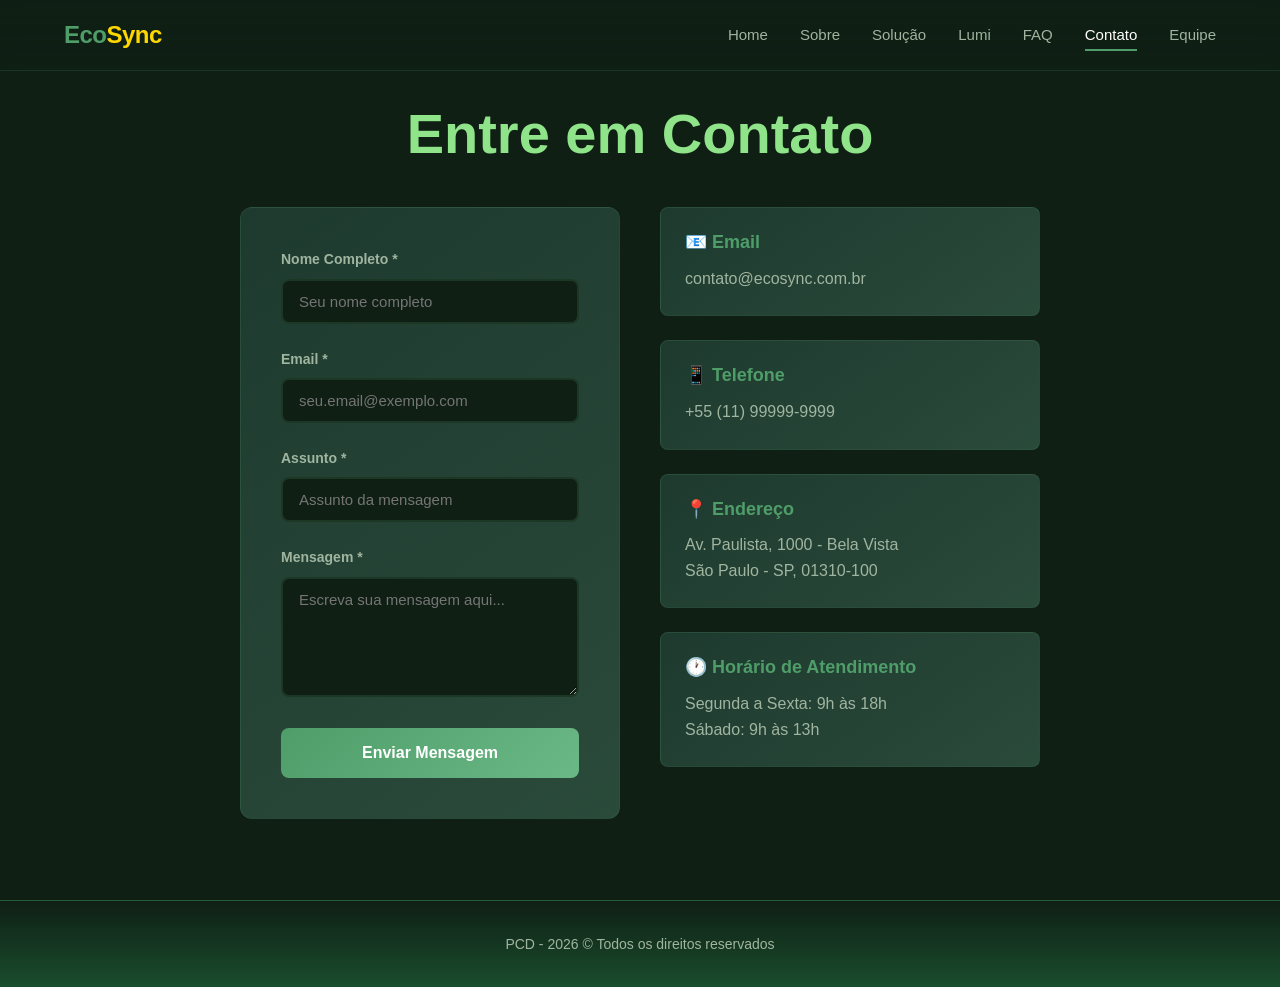
==== contato.html @ cd26758a "feat: Paginas de FAQ e Contato com formulario validado" ====
<!DOCTYPE html>
<html lang="pt-br">
<head>
    <meta charset="UTF-8">
    <meta name="viewport" content="width=device-width, initial-scale=1.0">
    <title>Contato - EcoSync</title>
    <link rel="stylesheet" href="./assets/css/style.css">
    <script src="./assets/js/main.js" defer></script>
</head>
<body>
    <header class="cabecalho">
        <nav class="cabecalho__nav">
            <div class="cabecalho__logo">
                <a href="index.html" class="cabecalho__logo-link">Eco<span>Sync</span></a>
            </div>
            <button class="cabecalho__menu-btn" aria-label="Abrir menu">
                <span class="cabecalho__menu-icon"></span>
            </button>
            <ul class="cabecalho__ul">
                <li class="cabecalho__li">
                    <a class="cabecalho__a" href="index.html">Home</a>
                </li>
                <li class="cabecalho__li">
                    <a class="cabecalho__a" href="sobre.html">Sobre</a>
                </li>
                <li class="cabecalho__li">
                    <a class="cabecalho__a" href="solucao.html">Solução</a>
                </li>
                <li class="cabecalho__li">
                    <a class="cabecalho__a" href="lumi.html">Lumi</a>
                </li>
                <li class="cabecalho__li">
                    <a class="cabecalho__a" href="faq.html">FAQ</a>
                </li>
                <li class="cabecalho__li cabecalho__li--active">
                    <a class="cabecalho__a cabecalho__a--active" href="contato.html">Contato</a>
                </li>
                <li class="cabecalho__li">
                    <a class="cabecalho__a" href="integrantes.html">Equipe</a>
                </li>
            </ul>
        </nav>
    </header>

    <main class="contato">
        <div class="contato__container">
            <h1 class="contato__tit">Entre em Contato</h1>
            
            <div class="contato__grid">
                <form class="contato__form" novalidate>
                    <div class="form__grupo">
                        <label for="nome" class="form__label">Nome Completo *</label>
                        <input type="text" id="nome" name="nome" class="form__input" placeholder="Seu nome completo" required minlength="3">
                        <span class="form__erro"></span>
                    </div>

                    <div class="form__grupo">
                        <label for="email" class="form__label">Email *</label>
                        <input type="email" id="email" name="email" class="form__input" placeholder="seu.email@exemplo.com" required>
                        <span class="form__erro"></span>
                    </div>

                    <div class="form__grupo">
                        <label for="assunto" class="form__label">Assunto *</label>
                        <input type="text" id="assunto" name="assunto" class="form__input" placeholder="Assunto da mensagem" required minlength="5">
                        <span class="form__erro"></span>
                    </div>

                    <div class="form__grupo">
                        <label for="mensagem" class="form__label">Mensagem *</label>
                        <textarea id="mensagem" name="mensagem" class="form__textarea" placeholder="Escreva sua mensagem aqui..." required minlength="10"></textarea>
                        <span class="form__erro"></span>
                    </div>

                    <button type="submit" class="form__btn">Enviar Mensagem</button>
                </form>

                <div class="contato__info">
                    <div class="contato__card">
                        <h3 class="contato__card-tit">📧 Email</h3>
                        <p class="contato__card-txt">contato@ecosync.com.br</p>
                    </div>

                    <div class="contato__card">
                        <h3 class="contato__card-tit">📱 Telefone</h3>
                        <p class="contato__card-txt">+55 (11) 99999-9999</p>
                    </div>

                    <div class="contato__card">
                        <h3 class="contato__card-tit">📍 Endereço</h3>
                        <p class="contato__card-txt">Av. Paulista, 1000 - Bela Vista<br>São Paulo - SP, 01310-100</p>
                    </div>

                    <div class="contato__card">
                        <h3 class="contato__card-tit">🕐 Horário de Atendimento</h3>
                        <p class="contato__card-txt">Segunda a Sexta: 9h às 18h<br>Sábado: 9h às 13h</p>
                    </div>
                </div>
            </div>
        </div>
    </main>

    <footer class="rodape">
        <p>PCD - 2026 &copy; Todos os direitos reservados</p>
    </footer>
</body>
</html>
---- assets/css/style.css ----
/* ============================================
   ECOSYNC + AVATAR LUMI - CSS BASE
   Metodologia BEM | Mobile First
   ============================================ */

/* ---- RESET CSS ---- */
*,
*::before,
*::after {
    margin: 0;
    padding: 0;
    box-sizing: border-box;
}

html {
    font-size: 62.5%;
    scroll-behavior: smooth;
}

body {
    font-family: 'Segoe UI', Tahoma, Geneva, Verdana, sans-serif;
    font-size: 1.6rem;
    line-height: 1.6;
    background-color: var(--bg-dark);
    color: var(--text-main);
}

ul {
    list-style: none;
}

a {
    text-decoration: none;
    color: inherit;
}

img {
    max-width: 100%;
    height: auto;
    display: block;
}

button {
    cursor: pointer;
    border: none;
    background: none;
    font-family: inherit;
}

/* ---- VARIAVEIS CSS ---- */
:root {
    /* Cores Principais */
    --bg-dark: #0f1f14;
    --bg-dark-med: #1a4d2e;
    --bg-panel: #1e3a2f;
    --bg-card: #2a4a3a;
    
    /* Destaques */
    --primary: #4f9d69;
    --primary-hover: #6ab885;
    --primary-light: #8fe388;
    --secondary: #2d5a8a;
    --secondary-light: #5ba8d8;
    
    /* Gamificacao */
    --xp-gold: #ffd700;
    --energy-orange: #ff8c42;
    
    /* Texto */
    --text-main: #e0e0e0;
    --text-muted: #a0b5a0;
    --text-inv: #ffffff;
    
    /* Bordas */
    --border-radius: 0.8rem;
    --border-radius-lg: 1.2rem;
    
    /* Sombras */
    --shadow: 0 0.4rem 1rem rgba(0, 0, 0, 0.3);
    --shadow-lg: 0 0.8rem 2rem rgba(0, 0, 0, 0.4);
    
    /* Transicoes */
    --transition: all 0.3s ease;
}

/* ---- TIPOGRAFIA ---- */
h1, h2, h3, h4, h5, h6 {
    font-weight: 700;
    line-height: 1.2;
    color: var(--text-inv);
}

h1 {
    font-size: clamp(3.2rem, 5vw, 5.6rem);
}

h2 {
    font-size: clamp(2.4rem, 3vw, 3.6rem);
}

h3 {
    font-size: clamp(2rem, 2.5vw, 2.8rem);
}

p {
    margin-bottom: 1.6rem;
}

/* ============================================
   CABECALHO (HEADER)
   ============================================ */
.cabecalho {
    position: fixed;
    top: 0;
    left: 0;
    width: 100%;
    z-index: 1000;
    background: linear-gradient(to bottom, rgba(15, 31, 20, 0.95), rgba(15, 31, 20, 0.8));
    backdrop-filter: blur(1rem);
    border-bottom: 0.1rem solid rgba(79, 157, 105, 0.2);
}

.cabecalho__nav {
    display: flex;
    justify-content: space-between;
    align-items: center;
    max-width: 120rem;
    margin: 0 auto;
    padding: 1.6rem 2.4rem;
}

.cabecalho__logo-link {
    font-size: 2.4rem;
    font-weight: 800;
    color: var(--primary);
    letter-spacing: -0.05rem;
}

.cabecalho__logo-link span {
    color: var(--xp-gold);
}

.cabecalho__menu-btn {
    display: none;
    flex-direction: column;
    gap: 0.5rem;
    padding: 0.8rem;
    z-index: 1001;
}

.cabecalho__menu-icon {
    display: block;
    width: 2.8rem;
    height: 0.3rem;
    background-color: var(--text-inv);
    border-radius: 0.2rem;
    position: relative;
    transition: var(--transition);
}

.cabecalho__menu-icon::before,
.cabecalho__menu-icon::after {
    content: '';
    position: absolute;
    width: 100%;
    height: 100%;
    background-color: var(--text-inv);
    border-radius: 0.2rem;
    transition: var(--transition);
}

.cabecalho__menu-icon::before {
    top: -0.9rem;
}

.cabecalho__menu-icon::after {
    top: 0.9rem;
}

/* Menu aberto */
.cabecalho__menu-btn--active .cabecalho__menu-icon {
    background-color: transparent;
}

.cabecalho__menu-btn--active .cabecalho__menu-icon::before {
    top: 0;
    transform: rotate(45deg);
}

.cabecalho__menu-btn--active .cabecalho__menu-icon::after {
    top: 0;
    transform: rotate(-45deg);
}

.cabecalho__ul {
    display: flex;
    gap: 3.2rem;
}

.cabecalho__a {
    font-size: 1.5rem;
    font-weight: 500;
    color: var(--text-muted);
    padding: 0.8rem 0;
    position: relative;
    transition: var(--transition);
}

.cabecalho__a::after {
    content: '';
    position: absolute;
    bottom: 0;
    left: 0;
    width: 0;
    height: 0.2rem;
    background-color: var(--primary);
    transition: var(--transition);
}

.cabecalho__a:hover,
.cabecalho__a--active {
    color: var(--text-inv);
}

.cabecalho__a:hover::after,
.cabecalho__a--active::after {
    width: 100%;
}

/* ============================================
   HERO SECTION
   ============================================ */
.hero {
    min-height: 100vh;
    display: flex;
    align-items: center;
    justify-content: center;
    text-align: center;
    padding: 10rem 2.4rem 6rem;
    background: 
        linear-gradient(135deg, rgba(15, 31, 20, 0.9) 0%, rgba(26, 77, 46, 0.85) 100%),
        url('../img/hero-bg.jpg') center/cover no-repeat;
    position: relative;
    overflow: hidden;
}

.hero::before {
    content: '';
    position: absolute;
    top: 0;
    left: 0;
    right: 0;
    bottom: 0;
    background: 
        radial-gradient(circle at 20% 50%, rgba(79, 157, 105, 0.15) 0%, transparent 50%),
        radial-gradient(circle at 80% 80%, rgba(143, 227, 136, 0.1) 0%, transparent 50%);
    pointer-events: none;
}

.hero__container {
    max-width: 80rem;
    position: relative;
    z-index: 1;
}

.hero__title {
    margin-bottom: 2.4rem;
    text-shadow: 0 0.4rem 1rem rgba(0, 0, 0, 0.5);
}

.hero__title span {
    color: var(--primary-light);
}

.hero__text {
    font-size: clamp(1.6rem, 2vw, 2rem);
    color: var(--text-muted);
    margin-bottom: 4rem;
    max-width: 60rem;
    margin-left: auto;
    margin-right: auto;
}

.hero__btn {
    display: inline-block;
    padding: 1.6rem 4rem;
    background: linear-gradient(135deg, var(--primary), var(--primary-hover));
    color: var(--text-inv);
    font-size: 1.6rem;
    font-weight: 600;
    border-radius: var(--border-radius-lg);
    box-shadow: 0 0.4rem 1.5rem rgba(79, 157, 105, 0.4);
    transition: var(--transition);
    position: relative;
    overflow: hidden;
}

.hero__btn:hover {
    transform: translateY(-0.3rem);
    box-shadow: 0 0.8rem 2rem rgba(79, 157, 105, 0.5);
}

.hero__btn::before {
    content: '';
    position: absolute;
    top: 0;
    left: -100%;
    width: 100%;
    height: 100%;
    background: linear-gradient(90deg, transparent, rgba(255, 255, 255, 0.2), transparent);
    transition: var(--transition);
}

.hero__btn:hover::before {
    left: 100%;
}

/* ============================================
   CONTEUDO PRINCIPAL
   ============================================ */
.conteudo {
    padding: 8rem 2.4rem;
}

.conteudo__container {
    max-width: 120rem;
    margin: 0 auto;
    display: grid;
    grid-template-columns: repeat(auto-fit, minmax(30rem, 1fr));
    gap: 3.2rem;
}

.conteudo__sec {
    background: linear-gradient(145deg, var(--bg-panel), var(--bg-card));
    padding: 4rem 3.2rem;
    border-radius: var(--border-radius-lg);
    border: 0.1rem solid rgba(79, 157, 105, 0.15);
    transition: var(--transition);
    position: relative;
    overflow: hidden;
}

.conteudo__sec::before {
    content: '';
    position: absolute;
    top: 0;
    left: 0;
    right: 0;
    height: 0.4rem;
    background: linear-gradient(90deg, var(--primary), var(--primary-light));
    opacity: 0;
    transition: var(--transition);
}

.conteudo__sec:hover {
    transform: translateY(-0.5rem);
    box-shadow: var(--shadow-lg);
    border-color: rgba(79, 157, 105, 0.3);
}

.conteudo__sec:hover::before {
    opacity: 1;
}

.conteudo__tit {
    margin-bottom: 1.6rem;
    color: var(--primary-light);
}

.conteudo__txt {
    color: var(--text-muted);
    margin-bottom: 2.4rem;
}

.conteudo__btn {
    display: inline-block;
    padding: 1.2rem 2.4rem;
    background: transparent;
    color: var(--primary);
    font-size: 1.4rem;
    font-weight: 600;
    border: 0.2rem solid var(--primary);
    border-radius: var(--border-radius);
    transition: var(--transition);
}

.conteudo__btn:hover {
    background: var(--primary);
    color: var(--text-inv);
}

/* ============================================
   RODAPE (FOOTER)
   ============================================ */
.rodape {
    background: linear-gradient(to top, var(--bg-dark-med), var(--bg-dark));
    padding: 3.2rem 2.4rem;
    text-align: center;
    border-top: 0.1rem solid rgba(79, 157, 105, 0.2);
}

.rodape p {
    color: var(--text-muted);
    font-size: 1.4rem;
    margin: 0;
}

/* ============================================
   PAGINA DE INTEGRANTES
   ============================================ */
.integrantes {
    padding: 10rem 2.4rem 6rem;
    min-height: 100vh;
}

.integrantes__tit {
    text-align: center;
    margin-bottom: 6rem;
    color: var(--primary-light);
}

.integrantes__grid {
    max-width: 120rem;
    margin: 0 auto;
    display: grid;
    grid-template-columns: repeat(auto-fit, minmax(26rem, 1fr));
    gap: 3.2rem;
}

.integrante {
    background: linear-gradient(145deg, var(--bg-panel), var(--bg-card));
    border-radius: var(--border-radius-lg);
    overflow: hidden;
    border: 0.1rem solid rgba(79, 157, 105, 0.15);
    transition: var(--transition);
}

.integrante:hover {
    transform: translateY(-0.5rem);
    box-shadow: var(--shadow-lg);
}

.integrante__img {
    width: 100%;
    height: 28rem;
    object-fit: cover;
    background: linear-gradient(135deg, var(--bg-dark-med), var(--primary));
    display: flex;
    align-items: center;
    justify-content: center;
    font-size: 6rem;
    color: var(--primary-light);
}

.integrante__info {
    padding: 2.4rem;
}

.integrante__nome {
    font-size: 2rem;
    margin-bottom: 0.8rem;
    color: var(--text-inv);
}

.integrante__rm {
    font-size: 1.4rem;
    color: var(--primary);
    margin-bottom: 1.6rem;
    font-weight: 600;
}

.integrante__links {
    display: flex;
    gap: 1.6rem;
}

.integrante__link {
    display: inline-flex;
    align-items: center;
    gap: 0.8rem;
    padding: 0.8rem 1.6rem;
    background: rgba(79, 157, 105, 0.1);
    border-radius: var(--border-radius);
    font-size: 1.3rem;
    color: var(--text-muted);
    transition: var(--transition);
}

.integrante__link:hover {
    background: var(--primary);
    color: var(--text-inv);
}

/* ============================================
   PAGINA SOBRE
   ============================================ */
.sobre {
    padding: 10rem 2.4rem 6rem;
    min-height: 100vh;
}

.sobre__container {
    max-width: 100rem;
    margin: 0 auto;
}

.sobre__tit {
    text-align: center;
    margin-bottom: 4rem;
    color: var(--primary-light);
}

.sobre__sec {
    background: linear-gradient(145deg, var(--bg-panel), var(--bg-card));
    padding: 4rem;
    border-radius: var(--border-radius-lg);
    margin-bottom: 3.2rem;
    border: 0.1rem solid rgba(79, 157, 105, 0.15);
}

.sobre__subtit {
    color: var(--primary);
    margin-bottom: 1.6rem;
    font-size: 2.2rem;
}

.sobre__lista {
    list-style: none;
    padding: 0;
}

.sobre__lista li {
    padding: 1.2rem 0;
    padding-left: 3.2rem;
    position: relative;
    color: var(--text-muted);
    border-bottom: 0.1rem solid rgba(79, 157, 105, 0.1);
}

.sobre__lista li::before {
    content: '✓';
    position: absolute;
    left: 0;
    color: var(--primary);
    font-weight: bold;
}

/* ============================================
   PAGINA FAQ
   ============================================ */
.faq {
    padding: 10rem 2.4rem 6rem;
    min-height: 100vh;
}

.faq__container {
    max-width: 90rem;
    margin: 0 auto;
}

.faq__tit {
    text-align: center;
    margin-bottom: 6rem;
    color: var(--primary-light);
}

.faq__item {
    background: linear-gradient(145deg, var(--bg-panel), var(--bg-card));
    border-radius: var(--border-radius);
    margin-bottom: 1.6rem;
    border: 0.1rem solid rgba(79, 157, 105, 0.15);
    overflow: hidden;
}

.faq__pergunta {
    width: 100%;
    padding: 2.4rem 3.2rem;
    display: flex;
    justify-content: space-between;
    align-items: center;
    text-align: left;
    font-size: 1.6rem;
    font-weight: 600;
    color: var(--text-inv);
    background: transparent;
    transition: var(--transition);
}

.faq__pergunta:hover {
    background: rgba(79, 157, 105, 0.1);
}

.faq__icone {
    font-size: 2rem;
    transition: var(--transition);
    color: var(--primary);
}

.faq__item--ativo .faq__icone {
    transform: rotate(180deg);
}

.faq__resposta {
    max-height: 0;
    overflow: hidden;
    transition: max-height 0.3s ease, padding 0.3s ease;
    padding: 0 3.2rem;
}

.faq__item--ativo .faq__resposta {
    max-height: 50rem;
    padding: 0 3.2rem 2.4rem;
}

.faq__resposta p {
    color: var(--text-muted);
    margin: 0;
}

/* ============================================
   PAGINA CONTATO
   ============================================ */
.contato {
    padding: 10rem 2.4rem 6rem;
    min-height: 100vh;
}

.contato__container {
    max-width: 80rem;
    margin: 0 auto;
}

.contato__tit {
    text-align: center;
    margin-bottom: 4rem;
    color: var(--primary-light);
}

.contato__grid {
    display: grid;
    grid-template-columns: 1fr 1fr;
    gap: 4rem;
}

.contato__form {
    background: linear-gradient(145deg, var(--bg-panel), var(--bg-card));
    padding: 4rem;
    border-radius: var(--border-radius-lg);
    border: 0.1rem solid rgba(79, 157, 105, 0.15);
}

.form__grupo {
    margin-bottom: 2.4rem;
}

.form__label {
    display: block;
    font-size: 1.4rem;
    font-weight: 600;
    color: var(--text-muted);
    margin-bottom: 0.8rem;
}

.form__input,
.form__textarea {
    width: 100%;
    padding: 1.2rem 1.6rem;
    background: var(--bg-dark);
    border: 0.2rem solid rgba(79, 157, 105, 0.2);
    border-radius: var(--border-radius);
    color: var(--text-main);
    font-size: 1.5rem;
    font-family: inherit;
    transition: var(--transition);
}

.form__input:focus,
.form__textarea:focus {
    outline: none;
    border-color: var(--primary);
    box-shadow: 0 0 0 0.3rem rgba(79, 157, 105, 0.2);
}

.form__input--erro {
    border-color: #e74c3c;
}

.form__input--sucesso {
    border-color: var(--primary);
}

.form__erro {
    color: #e74c3c;
    font-size: 1.3rem;
    margin-top: 0.4rem;
    display: none;
}

.form__erro--visivel {
    display: block;
}

.form__textarea {
    resize: vertical;
    min-height: 12rem;
}

.form__btn {
    width: 100%;
    padding: 1.6rem;
    background: linear-gradient(135deg, var(--primary), var(--primary-hover));
    color: var(--text-inv);
    font-size: 1.6rem;
    font-weight: 600;
    border-radius: var(--border-radius);
    transition: var(--transition);
}

.form__btn:hover {
    transform: translateY(-0.2rem);
    box-shadow: 0 0.4rem 1.5rem rgba(79, 157, 105, 0.4);
}

.form__btn:disabled {
    opacity: 0.6;
    cursor: not-allowed;
    transform: none;
}

.contato__info {
    display: flex;
    flex-direction: column;
    gap: 2.4rem;
}

.contato__card {
    background: linear-gradient(145deg, var(--bg-panel), var(--bg-card));
    padding: 2.4rem;
    border-radius: var(--border-radius);
    border: 0.1rem solid rgba(79, 157, 105, 0.15);
}

.contato__card-tit {
    color: var(--primary);
    margin-bottom: 1.2rem;
    font-size: 1.8rem;
}

.contato__card-txt {
    color: var(--text-muted);
    margin: 0;
}

/* ============================================
   PAGINA SOLUCAO
   ============================================ */
.solucao {
    padding: 10rem 2.4rem 6rem;
    min-height: 100vh;
}

.solucao__container {
    max-width: 120rem;
    margin: 0 auto;
}

.solucao__tit {
    text-align: center;
    margin-bottom: 4rem;
    color: var(--primary-light);
}

.solucao__subtit {
    text-align: center;
    color: var(--text-muted);
    margin-bottom: 6rem;
    font-size: 1.8rem;
}

.recursos {
    display: grid;
    grid-template-columns: repeat(auto-fit, minmax(28rem, 1fr));
    gap: 3.2rem;
    margin-bottom: 8rem;
}

.recurso {
    background: linear-gradient(145deg, var(--bg-panel), var(--bg-card));
    padding: 3.2rem;
    border-radius: var(--border-radius-lg);
    border: 0.1rem solid rgba(79, 157, 105, 0.15);
    text-align: center;
    transition: var(--transition);
}

.recurso:hover {
    transform: translateY(-0.5rem);
    box-shadow: var(--shadow-lg);
}

.recurso__icone {
    font-size: 4rem;
    margin-bottom: 1.6rem;
}

.recurso__tit {
    color: var(--primary-light);
    margin-bottom: 1.2rem;
    font-size: 2rem;
}

.recurso__txt {
    color: var(--text-muted);
    margin: 0;
}

/* Calculadora CO2 */
.calculadora {
    background: linear-gradient(145deg, var(--bg-panel), var(--bg-card));
    padding: 4rem;
    border-radius: var(--border-radius-lg);
    border: 0.1rem solid rgba(79, 157, 105, 0.15);
    max-width: 80rem;
    margin: 0 auto 6rem;
}

.calculadora__tit {
    text-align: center;
    margin-bottom: 3.2rem;
    color: var(--xp-gold);
}

.calculadora__grid {
    display: grid;
    grid-template-columns: repeat(auto-fit, minmax(25rem, 1fr));
    gap: 2.4rem;
    margin-bottom: 3.2rem;
}

.calculadora__resultado {
    text-align: center;
    padding: 3.2rem;
    background: var(--bg-dark);
    border-radius: var(--border-radius);
    border: 0.2rem solid var(--primary);
}

.calculadora__resultado-tit {
    color: var(--text-muted);
    font-size: 1.4rem;
    margin-bottom: 1.2rem;
}

.calculadora__resultado-valor {
    font-size: 4.8rem;
    font-weight: 800;
    color: var(--xp-gold);
    line-height: 1;
}

.calculadora__resultado-unidade {
    font-size: 1.6rem;
    color: var(--text-muted);
}

.calculadora__resultado-xp {
    margin-top: 1.6rem;
    padding-top: 1.6rem;
    border-top: 0.1rem solid rgba(79, 157, 105, 0.2);
}

.calculadora__resultado-xp-label {
    color: var(--text-muted);
    font-size: 1.4rem;
}

.calculadora__resultado-xp-valor {
    font-size: 2.4rem;
    font-weight: 700;
    color: var(--primary-light);
}

/* ============================================
   PAGINA LUMI
   ============================================ */
.lumi {
    padding: 10rem 2.4rem 6rem;
    min-height: 100vh;
}

.lumi__container {
    max-width: 100rem;
    margin: 0 auto;
}

.lumi__tit {
    text-align: center;
    margin-bottom: 2.4rem;
    color: var(--primary-light);
}

.lumi__subtit {
    text-align: center;
    color: var(--text-muted);
    margin-bottom: 6rem;
    font-size: 1.8rem;
}

.lumi__demo {
    background: linear-gradient(145deg, var(--bg-panel), var(--bg-card));
    padding: 6rem 4rem;
    border-radius: var(--border-radius-lg);
    border: 0.1rem solid rgba(79, 157, 105, 0.15);
    text-align: center;
    margin-bottom: 6rem;
}

.lumi__avatar {
    width: 20rem;
    height: 20rem;
    margin: 0 auto 3.2rem;
    background: radial-gradient(circle, var(--primary-light), var(--primary));
    border-radius: 50%;
    display: flex;
    align-items: center;
    justify-content: center;
    font-size: 8rem;
    box-shadow: 0 0 4rem rgba(79, 157, 105, 0.4);
    animation: lumi-pulse 3s ease-in-out infinite;
    position: relative;
}

.lumi__avatar::before {
    content: '';
    position: absolute;
    width: 120%;
    height: 120%;
    border-radius: 50%;
    border: 0.2rem solid rgba(143, 227, 136, 0.3);
    animation: lumi-ripple 3s ease-out infinite;
}

@keyframes lumi-pulse {
    0%, 100% {
        transform: scale(1);
        box-shadow: 0 0 4rem rgba(79, 157, 105, 0.4);
    }
    50% {
        transform: scale(1.05);
        box-shadow: 0 0 6rem rgba(143, 227, 136, 0.6);
    }
}

@keyframes lumi-ripple {
    0% {
        transform: scale(1);
        opacity: 1;
    }
    100% {
        transform: scale(1.5);
        opacity: 0;
    }
}

.lumi__nivel {
    font-size: 2.4rem;
    color: var(--xp-gold);
    font-weight: 700;
    margin-bottom: 1.6rem;
}

.lumi__xp-bar {
    max-width: 50rem;
    margin: 0 auto 3.2rem;
    height: 2rem;
    background: var(--bg-dark);
    border-radius: 1rem;
    overflow: hidden;
    border: 0.1rem solid rgba(79, 157, 105, 0.3);
}

.lumi__xp-progresso {
    height: 100%;
    background: linear-gradient(90deg, var(--primary), var(--xp-gold));
    border-radius: 1rem;
    transition: width 1s ease;
    width: 65%;
}

.lumi__controles {
    display: flex;
    gap: 1.6rem;
    justify-content: center;
    flex-wrap: wrap;
}

.lumi__btn {
    padding: 1.2rem 2.4rem;
    background: linear-gradient(135deg, var(--primary), var(--primary-hover));
    color: var(--text-inv);
    font-size: 1.4rem;
    font-weight: 600;
    border-radius: var(--border-radius);
    transition: var(--transition);
}

.lumi__btn:hover {
    transform: translateY(-0.2rem);
    box-shadow: 0 0.4rem 1.5rem rgba(79, 157, 105, 0.4);
}

.lumi__cosmeticos {
    display: grid;
    grid-template-columns: repeat(auto-fit, minmax(20rem, 1fr));
    gap: 2.4rem;
}

.cosmetico {
    background: linear-gradient(145deg, var(--bg-panel), var(--bg-card));
    padding: 2.4rem;
    border-radius: var(--border-radius);
    border: 0.1rem solid rgba(79, 157, 105, 0.15);
    text-align: center;
    transition: var(--transition);
    opacity: 0.6;
}

.cosmetico--desbloqueado {
    opacity: 1;
    border-color: var(--xp-gold);
}

.cosmetico--desbloqueado:hover {
    transform: translateY(-0.3rem);
    box-shadow: var(--shadow);
}

.cosmetico__icone {
    font-size: 3.2rem;
    margin-bottom: 1.2rem;
}

.cosmetico__nome {
    color: var(--text-inv);
    font-size: 1.6rem;
    margin-bottom: 0.8rem;
}

.cosmetico__req {
    color: var(--text-muted);
    font-size: 1.3rem;
}

/* ============================================
   RESPONSIVIDADE
   ============================================ */

/* Tablet */
@media (max-width: 991px) {
    .conteudo__container {
        grid-template-columns: repeat(2, 1fr);
    }
    
    .contato__grid {
        grid-template-columns: 1fr;
    }
    
    .sobre__sec {
        padding: 3.2rem;
    }
}

/* Mobile */
@media (max-width: 768px) {
    .cabecalho__menu-btn {
        display: flex;
    }
    
    .cabecalho__ul {
        position: fixed;
        top: 0;
        right: -100%;
        width: 70%;
        max-width: 32rem;
        height: 100vh;
        background: linear-gradient(180deg, var(--bg-dark), var(--bg-dark-med));
        flex-direction: column;
        justify-content: center;
        align-items: center;
        gap: 2.4rem;
        transition: var(--transition);
        padding: 8rem 2.4rem;
        border-left: 0.1rem solid rgba(79, 157, 105, 0.2);
    }
    
    .cabecalho__ul--ativo {
        right: 0;
    }
    
    .cabecalho__a {
        font-size: 1.8rem;
    }
    
    .conteudo__container {
        grid-template-columns: 1fr;
    }
    
    .hero {
        padding: 12rem 2.4rem 4rem;
    }
    
    .contato__grid {
        grid-template-columns: 1fr;
    }
    
    .sobre__sec {
        padding: 2.4rem;
    }
    
    .calculadora {
        padding: 2.4rem;
    }
    
    .lumi__demo {
        padding: 4rem 2.4rem;
    }
    
    .lumi__avatar {
        width: 15rem;
        height: 15rem;
        font-size: 6rem;
    }
}

/* Mobile pequeno */
@media (max-width: 480px) {
    html {
        font-size: 55%;
    }
    
    .hero__btn {
        width: 100%;
    }
    
    .integrantes__grid {
        grid-template-columns: 1fr;
    }
    
    .recursos {
        grid-template-columns: 1fr;
    }
    
    .lumi__controles {
        flex-direction: column;
    }
    
    .lumi__btn {
        width: 100%;
    }
}

/* ============================================
   UTILITARIOS
   ============================================ */
.sr-only {
    position: absolute;
    width: 0.1rem;
    height: 0.1rem;
    padding: 0;
    margin: -0.1rem;
    overflow: hidden;
    clip: rect(0, 0, 0, 0);
    white-space: nowrap;
    border-width: 0;
}
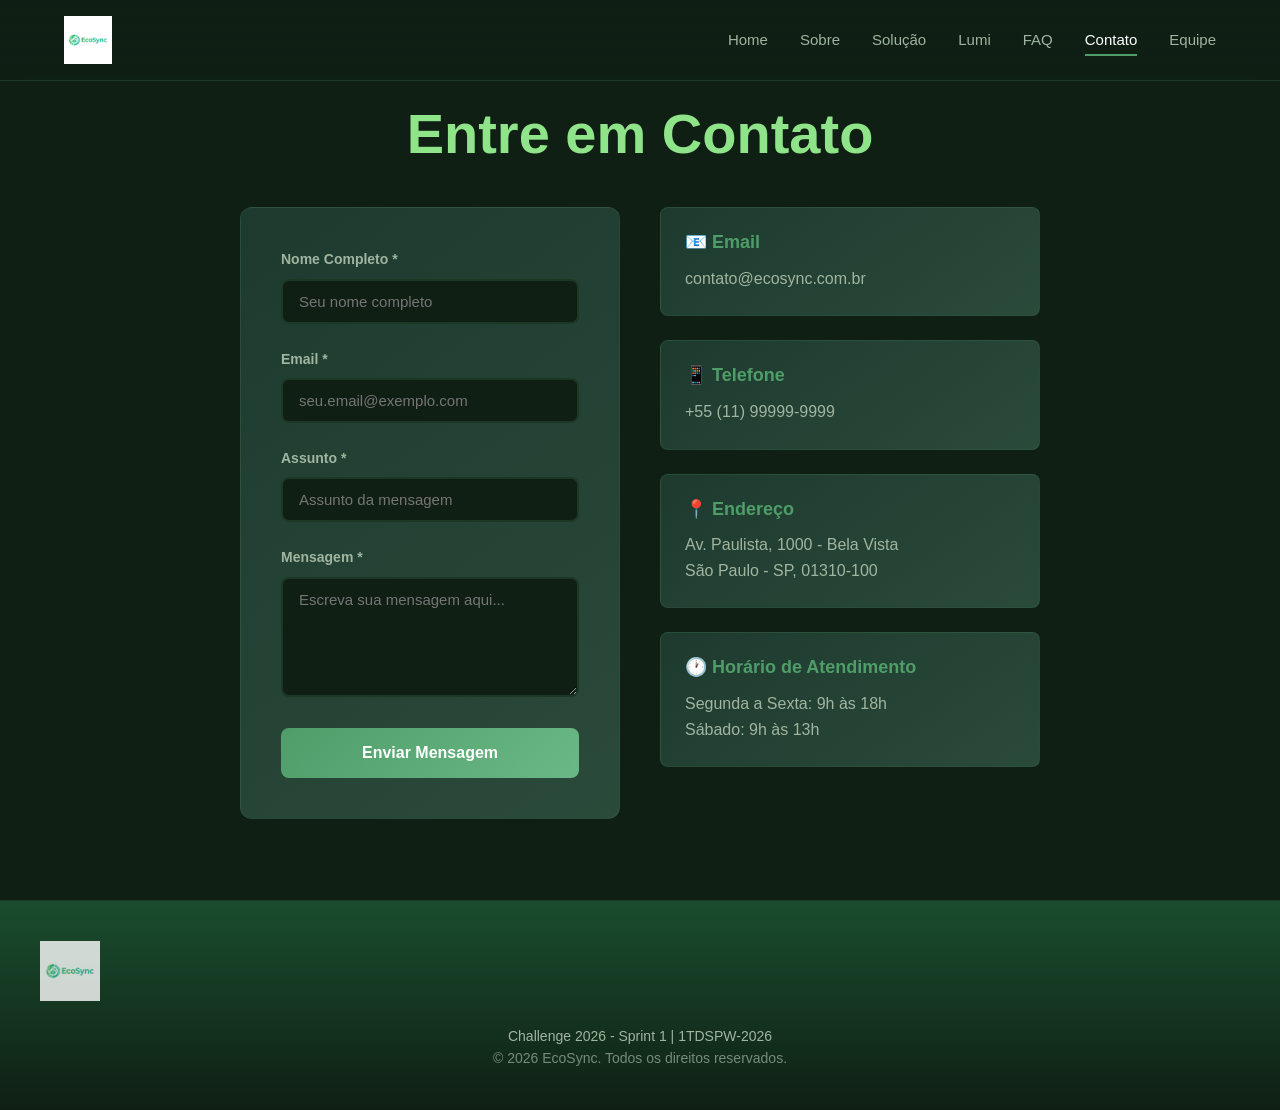
==== commit 0e7a1b11: "feat: Redesign da home page com dados reais, logo nos cabecalhos e fotos dos integrantes" ====
--- a/contato.html
+++ b/contato.html
@@ -3,16 +3,18 @@
 <head>
     <meta charset="UTF-8">
     <meta name="viewport" content="width=device-width, initial-scale=1.0">
-    <title>Contato - EcoSync</title>
+    <title>Fale Conosco - EcoSync</title>
     <link rel="stylesheet" href="./assets/css/style.css">
     <script src="./assets/js/main.js" defer></script>
 </head>
 <body>
-    <header class="cabecalho">
-        <nav class="cabecalho__nav">
-            <div class="cabecalho__logo">
-                <a href="index.html" class="cabecalho__logo-link">Eco<span>Sync</span></a>
-            </div>
+<header class="cabecalho">
+    <nav class="cabecalho__nav">
+        <div class="cabecalho__logo">
+            <a href="index.html" class="cabecalho__logo-link">
+                <img src="./assets/img/logo.png" alt="EcoSync Logo" class="cabecalho__logo-img">
+            </a>
+        </div>
             <button class="cabecalho__menu-btn" aria-label="Abrir menu">
                 <span class="cabecalho__menu-icon"></span>
             </button>
@@ -47,7 +49,7 @@
             <h1 class="contato__tit">Entre em Contato</h1>
             
             <div class="contato__grid">
-                <form class="contato__form" novalidate>
+                <form class="contato__form" novalidate aria-label="Formulario de contato">
                     <div class="form__grupo">
                         <label for="nome" class="form__label">Nome Completo *</label>
                         <input type="text" id="nome" name="nome" class="form__input" placeholder="Seu nome completo" required minlength="3">
@@ -101,7 +103,13 @@
     </main>
 
     <footer class="rodape">
-        <p>PCD - 2026 &copy; Todos os direitos reservados</p>
-    </footer>
+    <div class="rodape__content">
+        <div class="rodape__logo">
+            <img src="./assets/img/logo.png" alt="EcoSync" class="rodape__logo-img">
+        </div>
+        <p class="rodape__texto">Challenge 2026 - Sprint 1 | 1TDSPW-2026</p>
+        <p class="rodape__copy">&copy; 2026 EcoSync. Todos os direitos reservados.</p>
+    </div>
+</footer>
 </body>
 </html>
--- a/assets/css/style.css
+++ b/assets/css/style.css
@@ -1,6 +1,7 @@
 /* ============================================
    ECOSYNC + AVATAR LUMI - CSS BASE
-   Metodologia BEM | Mobile First
+   Metodologia BEM | Mobile First | Responsivo
+   Equipe: Arthur, Vinicius, Eduardo, Carlos
    ============================================ */
 
 /* ---- RESET CSS ---- */
@@ -1160,6 +1161,350 @@
 }
 
 /* ============================================
+   NOVA HOME PAGE
+   ============================================ */
+.section-container {
+    max-width: 120rem;
+    margin: 0 auto;
+    padding: 0 2.4rem;
+}
+
+.section-title {
+    text-align: center;
+    font-size: clamp(2.8rem, 4vw, 4rem);
+    color: var(--text-inv);
+    margin-bottom: 6rem;
+}
+
+/* Hero -- Nova Home */
+.hero--home {
+    min-height: 90vh;
+    display: flex;
+    align-items: center;
+    justify-content: space-between;
+    padding: 12rem 6rem 6rem;
+    background: 
+        linear-gradient(135deg, rgba(15, 31, 20, 0.95) 0%, rgba(26, 77, 46, 0.9) 100%),
+        url('../img/hero-bg.jpg') center/cover no-repeat;
+    gap: 4rem;
+}
+
+.hero__content {
+    flex: 1;
+    max-width: 60rem;
+}
+
+.hero__badge {
+    display: inline-block;
+    padding: 0.8rem 2rem;
+    background: rgba(79, 157, 105, 0.2);
+    border: 0.1rem solid rgba(79, 157, 105, 0.4);
+    border-radius: 2rem;
+    font-size: 1.3rem;
+    font-weight: 600;
+    color: var(--primary-light);
+    margin-bottom: 2.4rem;
+    text-transform: uppercase;
+    letter-spacing: 0.1rem;
+}
+
+.hero__title {
+    font-size: clamp(3.6rem, 5vw, 6rem);
+    line-height: 1.1;
+    margin-bottom: 2.4rem;
+    color: var(--text-inv);
+}
+
+.hero__title span {
+    color: var(--primary-light);
+}
+
+.hero__cta {
+    display: flex;
+    gap: 1.6rem;
+    flex-wrap: wrap;
+    margin-top: 3.2rem;
+}
+
+.hero__btn--secondary {
+    background: transparent;
+    border: 0.2rem solid var(--primary);
+    color: var(--primary);
+    box-shadow: none;
+}
+
+.hero__btn--secondary:hover {
+    background: var(--primary);
+    color: var(--text-inv);
+}
+
+.hero__visual {
+    flex: 0 0 auto;
+    display: flex;
+    align-items: center;
+    justify-content: center;
+}
+
+.hero__lumi-preview {
+    text-align: center;
+}
+
+.lumi-preview__avatar {
+    width: 18rem;
+    height: 18rem;
+    background: radial-gradient(circle, var(--primary-light), var(--primary));
+    border-radius: 50%;
+    display: flex;
+    align-items: center;
+    justify-content: center;
+    font-size: 3.2rem;
+    font-weight: 800;
+    color: var(--text-inv);
+    box-shadow: 0 0 4rem rgba(79, 157, 105, 0.5);
+    animation: lumi-pulse 3s ease-in-out infinite;
+    margin-bottom: 1.6rem;
+}
+
+.lumi-preview__xp {
+    font-size: 1.6rem;
+    color: var(--xp-gold);
+    font-weight: 700;
+}
+
+/* Como Funciona */
+.como-funciona {
+    padding: 10rem 0;
+    background: linear-gradient(180deg, var(--bg-dark) 0%, var(--bg-panel) 50%, var(--bg-dark) 100%);
+}
+
+.passos {
+    display: flex;
+    align-items: center;
+    justify-content: center;
+    gap: 2.4rem;
+    flex-wrap: wrap;
+}
+
+.passo {
+    flex: 1;
+    min-width: 28rem;
+    max-width: 32rem;
+    text-align: center;
+    padding: 3.2rem;
+    background: linear-gradient(145deg, var(--bg-panel), var(--bg-card));
+    border-radius: var(--border-radius-lg);
+    border: 0.1rem solid rgba(79, 157, 105, 0.15);
+}
+
+.passo__num {
+    width: 6rem;
+    height: 6rem;
+    background: linear-gradient(135deg, var(--primary), var(--primary-hover));
+    border-radius: 50%;
+    display: flex;
+    align-items: center;
+    justify-content: center;
+    font-size: 2.4rem;
+    font-weight: 800;
+    color: var(--text-inv);
+    margin: 0 auto 2.4rem;
+}
+
+.passo__tit {
+    color: var(--primary-light);
+    margin-bottom: 1.2rem;
+    font-size: 2.2rem;
+}
+
+.passo__txt {
+    color: var(--text-muted);
+    margin: 0;
+}
+
+.passo__seta {
+    font-size: 3.2rem;
+    color: var(--primary);
+    font-weight: 700;
+}
+
+/* Dados */
+.dados {
+    padding: 8rem 0;
+    background: var(--bg-dark-med);
+}
+
+.dados__grid {
+    display: grid;
+    grid-template-columns: repeat(4, 1fr);
+    gap: 3.2rem;
+}
+
+.dado {
+    text-align: center;
+    padding: 2.4rem;
+}
+
+.dado__num {
+    font-size: clamp(3.2rem, 5vw, 4.8rem);
+    font-weight: 800;
+    color: var(--xp-gold);
+    line-height: 1;
+    margin-bottom: 0.8rem;
+}
+
+.dado__label {
+    font-size: 1.5rem;
+    color: var(--text-muted);
+}
+
+/* CTA Final */
+.cta-final {
+    padding: 10rem 0;
+    text-align: center;
+    background: linear-gradient(180deg, var(--bg-dark) 0%, var(--bg-dark-med) 100%);
+}
+
+.cta-final__tit {
+    font-size: clamp(2.4rem, 4vw, 3.6rem);
+    color: var(--text-inv);
+    margin-bottom: 1.6rem;
+    max-width: 70rem;
+    margin-left: auto;
+    margin-right: auto;
+}
+
+.cta-final__txt {
+    font-size: 1.8rem;
+    color: var(--text-muted);
+    margin-bottom: 4rem;
+}
+
+/* ============================================
+   CABECALHO COM LOGO
+   ============================================ */
+.cabecalho__logo-link {
+    display: flex;
+    align-items: center;
+}
+
+.cabecalho__logo-img {
+    height: 4.8rem;
+    width: auto;
+}
+
+/* ============================================
+   RODAPE MELHORADO
+   ============================================ */
+.rodape {
+    background: linear-gradient(to top, var(--bg-dark), var(--bg-dark-med));
+    padding: 4rem 2.4rem;
+    text-align: center;
+    border-top: 0.1rem solid rgba(79, 157, 105, 0.2);
+}
+
+.rodape__content {
+    max-width: 120rem;
+    margin: 0 auto;
+}
+
+.rodape__logo {
+    margin-bottom: 2.4rem;
+}
+
+.rodape__logo-img {
+    height: 6rem;
+    width: auto;
+    opacity: 0.8;
+}
+
+.rodape__texto {
+    color: var(--text-muted);
+    font-size: 1.4rem;
+    margin-bottom: 0.8rem;
+}
+
+.rodape__copy {
+    color: var(--text-muted);
+    font-size: 1.3rem;
+    opacity: 0.7;
+    margin: 0;
+}
+
+/* ============================================
+   INTEGRANTES COM FOTOS
+   ============================================ */
+.integrante__foto {
+    width: 100%;
+    height: 32rem;
+    object-fit: cover;
+    object-position: center top;
+    display: block;
+}
+
+/* ============================================
+   RESPONSIVIDADE - NOVA HOME
+   ============================================ */
+@media (max-width: 991px) {
+    .hero--home {
+        flex-direction: column;
+        text-align: center;
+        padding: 12rem 2.4rem 6rem;
+    }
+    
+    .hero__content {
+        max-width: 100%;
+    }
+    
+    .hero__cta {
+        justify-content: center;
+    }
+    
+    .dados__grid {
+        grid-template-columns: repeat(2, 1fr);
+    }
+    
+    .passos {
+        flex-direction: column;
+    }
+    
+    .passo__seta {
+        transform: rotate(90deg);
+    }
+}
+
+@media (max-width: 768px) {
+    .hero--home {
+        min-height: auto;
+        padding-top: 10rem;
+    }
+    
+    .lumi-preview__avatar {
+        width: 14rem;
+        height: 14rem;
+        font-size: 2.4rem;
+    }
+    
+    .dados__grid {
+        grid-template-columns: 1fr 1fr;
+        gap: 1.6rem;
+    }
+    
+    .passo {
+        min-width: 100%;
+    }
+}
+
+@media (max-width: 480px) {
+    .dados__grid {
+        grid-template-columns: 1fr;
+    }
+    
+    .hero__btn--secondary {
+        width: 100%;
+    }
+}
+
+/* ============================================
    UTILITARIOS
    ============================================ */
 .sr-only {
